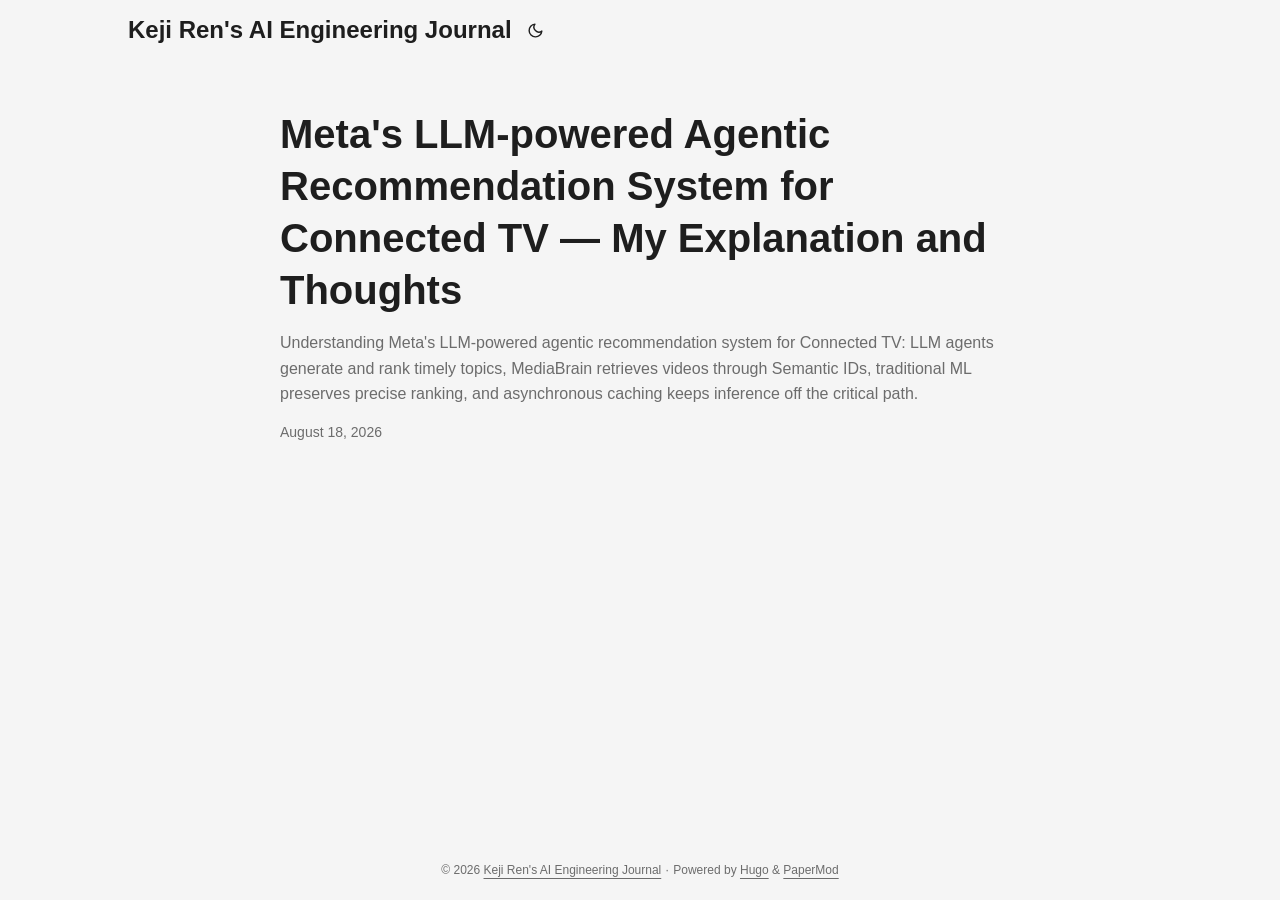
==== index.html @ 6229b6ef "Publish agentic CTV recommendation explainer" ====
<!doctype html><html lang=en dir=auto data-theme=auto><head><meta name=generator content="Hugo 0.164.0"><meta charset=utf-8><meta http-equiv=X-UA-Compatible content="IE=edge"><meta name=viewport content="width=device-width,initial-scale=1,shrink-to-fit=no"><meta name=robots content="index, follow"><title>Keji Ren's AI Engineering Journal</title><meta name=description content><meta name=author content><link rel=canonical href=https://renkeji.github.io/><link crossorigin=anonymous href=/assets/css/stylesheet.cd9298b33628769aa1bc1acebbbfd7aa11ce81dfe03484d479e1907760249a1d.css integrity="sha256-zZKYszYodpqhvBrOu7/XqhHOgd/gNITUeeGQd2Akmh0=" rel="preload stylesheet" as=style><meta name=theme-color content="#2e2e33"><meta name=msapplication-TileColor content="#2e2e33"><link rel=alternate type=application/rss+xml href=https://renkeji.github.io/index.xml title=rss><link rel=alternate hreflang=en href=https://renkeji.github.io/><noscript><style>#theme-toggle,.top-link{display:none}</style><style>@media(prefers-color-scheme:dark){:root{--theme:rgb(29, 30, 32);--entry:rgb(46, 46, 51);--primary:rgb(218, 218, 219);--secondary:rgb(155, 156, 157);--tertiary:rgb(65, 66, 68);--content:rgb(196, 196, 197);--code-block-bg:rgb(46, 46, 51);--code-bg:rgb(55, 56, 62);--border:rgb(51, 51, 51);color-scheme:dark}.list{background:var(--theme)}.toc{background:var(--entry)}}</style></noscript><script>localStorage.getItem("pref-theme")==="dark"?document.querySelector("html").dataset.theme="dark":localStorage.getItem("pref-theme")==="light"?document.querySelector("html").dataset.theme="light":window.matchMedia("(prefers-color-scheme: dark)").matches?document.querySelector("html").dataset.theme="dark":document.querySelector("html").dataset.theme="light"</script><meta property="og:url" content="https://renkeji.github.io/"><meta property="og:site_name" content="Keji Ren's AI Engineering Journal"><meta property="og:title" content="Keji Ren's AI Engineering Journal"><meta property="og:locale" content="en_us"><meta property="og:type" content="website"><meta name=twitter:card content="summary"><meta name=twitter:title content="Keji Ren's AI Engineering Journal"><script type=application/ld+json>{"@context":"https://schema.org","@type":"Organization","name":"Keji Ren's AI Engineering Journal","url":"https://renkeji.github.io/","description":"","logo":"https://renkeji.github.io/favicon.ico","sameAs":[]}</script></head><body class=list id=top><header class=header><nav class=header-nav><div class=logo><a href=https://renkeji.github.io/ accesskey=h title="Keji Ren's AI Engineering Journal (Alt + H)">Keji Ren's AI Engineering Journal</a><div class=logo-switches><button id=theme-toggle class=theme-toggle accesskey=t title="(Alt + T)" aria-label="Toggle theme">
<svg class="moon" width="17" height="17" viewBox="0 0 24 24" fill="none" stroke="currentColor" stroke-width="2" stroke-linecap="round" stroke-linejoin="round"><path d="M21 12.79A9 9 0 1111.21 3 7 7 0 0021 12.79z"/></svg>
<svg class="sun" width="17" height="17" viewBox="0 0 24 24" fill="none" stroke="currentColor" stroke-width="2" stroke-linecap="round" stroke-linejoin="round"><circle cx="12" cy="12" r="5"/><line x1="12" y1="1" x2="12" y2="3"/><line x1="12" y1="21" x2="12" y2="23"/><line x1="4.22" y1="4.22" x2="5.64" y2="5.64"/><line x1="18.36" y1="18.36" x2="19.78" y2="19.78"/><line x1="1" y1="12" x2="3" y2="12"/><line x1="21" y1="12" x2="23" y2="12"/><line x1="4.22" y1="19.78" x2="5.64" y2="18.36"/><line x1="18.36" y1="5.64" x2="19.78" y2="4.22"/></svg></button></div></div><ul id=menu class=menu></ul></nav></header><main class=main><article class=first-entry><header class=entry-header><h2 class=entry-hint-parent>Meta&#x27;s LLM-powered Agentic Recommendation System for Connected TV — My Explanation and Thoughts</h2></header><div class=entry-content><p>Understanding Meta&#x27;s LLM-powered agentic recommendation system for Connected TV: LLM agents generate and rank timely topics, MediaBrain retrieves videos through Semantic IDs, traditional ML preserves precise ranking, and asynchronous caching keeps inference off the critical path.</p></div><footer class=entry-footer><span title='2026-08-18 00:00:00 -0700 PDT'>August 18, 2026</span></footer><a class=entry-link aria-label="post link to Meta&#x27;s LLM-powered Agentic Recommendation System for Connected TV — My Explanation and Thoughts" href=https://renkeji.github.io/posts/agentic-ctv-recommendation/></a></article></main><footer class=footer><span>&copy; 2026 <a href=https://renkeji.github.io/>Keji Ren's AI Engineering Journal</a></span> ·
<span>Powered by
<a href="https://gohugo.io/?utm_source=papermod" rel=noopener target=_blank>Hugo</a> &
<a href=https://github.com/adityatelange/hugo-PaperMod/ rel=noopener target=_blank>PaperMod</a></span></footer><a href=#top id=top-link class="top-link hidden" aria-label="go to top" title="Go to Top (Alt + G)" accesskey=g><svg viewBox="0 0 24 24" fill="none" stroke="currentColor" stroke-width="2" stroke-linecap="round" stroke-linejoin="round" class="feather feather-chevrons-up"><polyline points="17 11 12 6 7 11"/><polyline points="17 18 12 13 7 18"/></svg>
</a><script>let menu=document.getElementById("menu");if(menu){const e=localStorage.getItem("menu-scroll-position");e&&(menu.scrollLeft=parseInt(e,10)),menu.onscroll=function(){localStorage.setItem("menu-scroll-position",menu.scrollLeft)}}document.querySelectorAll('a[href^="#"]').forEach(e=>{e.addEventListener("click",function(e){e.preventDefault();var t=this.getAttribute("href").substr(1);window.matchMedia("(prefers-reduced-motion: reduce)").matches?document.querySelector(`[id='${decodeURIComponent(t)}']`).scrollIntoView():document.querySelector(`[id='${decodeURIComponent(t)}']`).scrollIntoView({behavior:"smooth"}),t==="top"?history.replaceState(null,null," "):history.pushState(null,null,`#${t}`)})})</script><script>var toplink=document.getElementById("top-link");window.onscroll=function(){const e=window.innerHeight;document.body.scrollTop>e||document.documentElement.scrollTop>e?toplink.classList.remove("hidden"):toplink.classList.add("hidden")}</script><script>document.getElementById("theme-toggle").addEventListener("click",()=>{const e=document.querySelector("html");e.dataset.theme==="dark"?(e.dataset.theme="light",localStorage.setItem("pref-theme","light")):(e.dataset.theme="dark",localStorage.setItem("pref-theme","dark"))})</script></body></html>
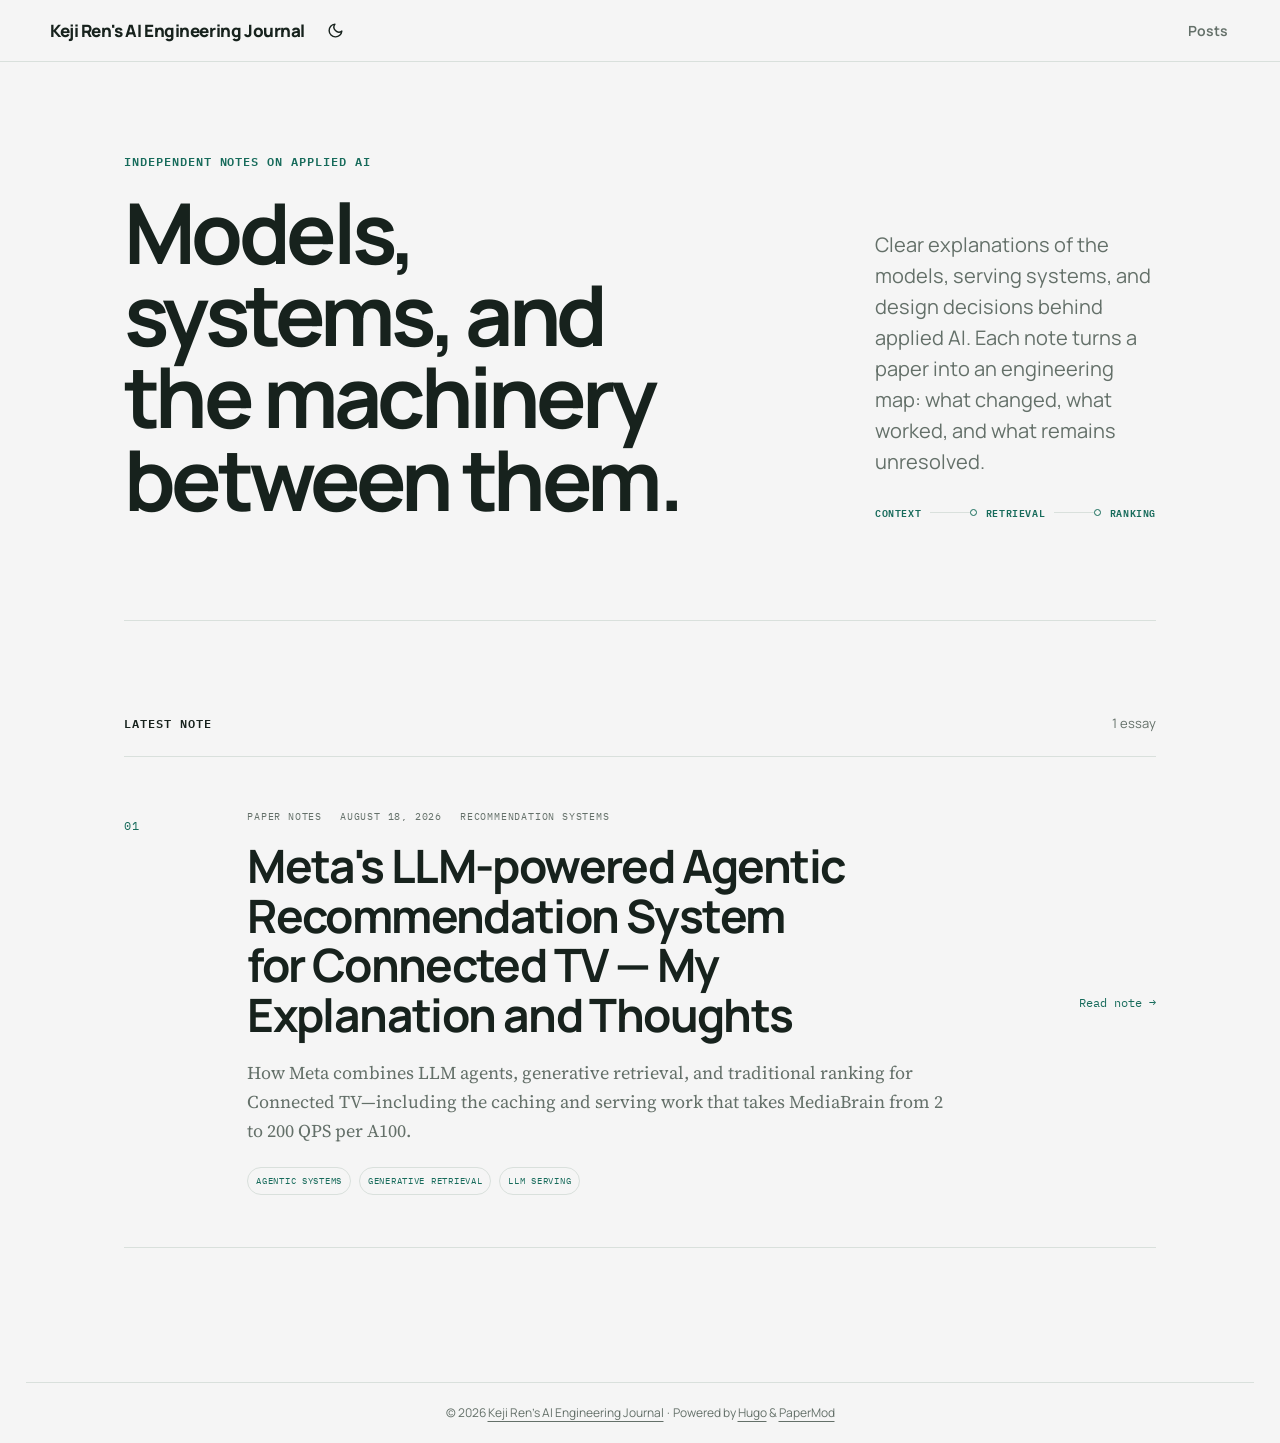
==== commit 16c91087: "[verified] Redesign journal index and reading experience" ====
--- a/index.html
+++ b/index.html
@@ -1,6 +1,32 @@
-<!doctype html><html lang=en dir=auto data-theme=auto><head><meta name=generator content="Hugo 0.164.0"><meta charset=utf-8><meta http-equiv=X-UA-Compatible content="IE=edge"><meta name=viewport content="width=device-width,initial-scale=1,shrink-to-fit=no"><meta name=robots content="index, follow"><title>Keji Ren's AI Engineering Journal</title><meta name=description content><meta name=author content><link rel=canonical href=https://renkeji.github.io/><link crossorigin=anonymous href=/assets/css/stylesheet.cd9298b33628769aa1bc1acebbbfd7aa11ce81dfe03484d479e1907760249a1d.css integrity="sha256-zZKYszYodpqhvBrOu7/XqhHOgd/gNITUeeGQd2Akmh0=" rel="preload stylesheet" as=style><meta name=theme-color content="#2e2e33"><meta name=msapplication-TileColor content="#2e2e33"><link rel=alternate type=application/rss+xml href=https://renkeji.github.io/index.xml title=rss><link rel=alternate hreflang=en href=https://renkeji.github.io/><noscript><style>#theme-toggle,.top-link{display:none}</style><style>@media(prefers-color-scheme:dark){:root{--theme:rgb(29, 30, 32);--entry:rgb(46, 46, 51);--primary:rgb(218, 218, 219);--secondary:rgb(155, 156, 157);--tertiary:rgb(65, 66, 68);--content:rgb(196, 196, 197);--code-block-bg:rgb(46, 46, 51);--code-bg:rgb(55, 56, 62);--border:rgb(51, 51, 51);color-scheme:dark}.list{background:var(--theme)}.toc{background:var(--entry)}}</style></noscript><script>localStorage.getItem("pref-theme")==="dark"?document.querySelector("html").dataset.theme="dark":localStorage.getItem("pref-theme")==="light"?document.querySelector("html").dataset.theme="light":window.matchMedia("(prefers-color-scheme: dark)").matches?document.querySelector("html").dataset.theme="dark":document.querySelector("html").dataset.theme="light"</script><meta property="og:url" content="https://renkeji.github.io/"><meta property="og:site_name" content="Keji Ren's AI Engineering Journal"><meta property="og:title" content="Keji Ren's AI Engineering Journal"><meta property="og:locale" content="en_us"><meta property="og:type" content="website"><meta name=twitter:card content="summary"><meta name=twitter:title content="Keji Ren's AI Engineering Journal"><script type=application/ld+json>{"@context":"https://schema.org","@type":"Organization","name":"Keji Ren's AI Engineering Journal","url":"https://renkeji.github.io/","description":"","logo":"https://renkeji.github.io/favicon.ico","sameAs":[]}</script></head><body class=list id=top><header class=header><nav class=header-nav><div class=logo><a href=https://renkeji.github.io/ accesskey=h title="Keji Ren's AI Engineering Journal (Alt + H)">Keji Ren's AI Engineering Journal</a><div class=logo-switches><button id=theme-toggle class=theme-toggle accesskey=t title="(Alt + T)" aria-label="Toggle theme">
+<!doctype html><html lang=en dir=auto data-theme=auto><head><meta name=generator content="Hugo 0.164.0"><meta charset=utf-8><meta http-equiv=X-UA-Compatible content="IE=edge"><meta name=viewport content="width=device-width,initial-scale=1,shrink-to-fit=no,viewport-fit=cover"><meta name=robots content="index, follow"><title>Keji Ren's AI Engineering Journal</title><meta name=description content="Clear explanations of the models, serving systems, and design decisions behind applied AI."><meta name=author content><link rel=canonical href=https://renkeji.github.io/><link crossorigin=anonymous href=/assets/css/stylesheet.cd9298b33628769aa1bc1acebbbfd7aa11ce81dfe03484d479e1907760249a1d.css integrity="sha256-zZKYszYodpqhvBrOu7/XqhHOgd/gNITUeeGQd2Akmh0=" rel="preload stylesheet" as=style><meta name=msapplication-TileColor content="#f4f7f5"><meta name=theme-color content="#f4f7f5" media="(prefers-color-scheme: light)"><meta name=theme-color content="#101512" media="(prefers-color-scheme: dark)"><link rel=alternate type=application/rss+xml href=https://renkeji.github.io/index.xml title=rss><link rel=alternate hreflang=en href=https://renkeji.github.io/><noscript><style>#theme-toggle,.top-link{display:none}</style><style>@media(prefers-color-scheme:dark){:root{--theme:rgb(29, 30, 32);--entry:rgb(46, 46, 51);--primary:rgb(218, 218, 219);--secondary:rgb(155, 156, 157);--tertiary:rgb(65, 66, 68);--content:rgb(196, 196, 197);--code-block-bg:rgb(46, 46, 51);--code-bg:rgb(55, 56, 62);--border:rgb(51, 51, 51);color-scheme:dark}.list{background:var(--theme)}.toc{background:var(--entry)}}</style></noscript><script>localStorage.getItem("pref-theme")==="dark"?document.querySelector("html").dataset.theme="dark":localStorage.getItem("pref-theme")==="light"?document.querySelector("html").dataset.theme="light":window.matchMedia("(prefers-color-scheme: dark)").matches?document.querySelector("html").dataset.theme="dark":document.querySelector("html").dataset.theme="light"</script><meta property="og:url" content="https://renkeji.github.io/"><meta property="og:site_name" content="Keji Ren's AI Engineering Journal"><meta property="og:title" content="Keji Ren's AI Engineering Journal"><meta property="og:description" content="Clear explanations of the models, serving systems, and design decisions behind applied AI."><meta property="og:locale" content="en_us"><meta property="og:type" content="website"><meta name=twitter:card content="summary"><meta name=twitter:title content="Keji Ren's AI Engineering Journal"><meta name=twitter:description content="Clear explanations of the models, serving systems, and design decisions behind applied AI."><script type=application/ld+json>{"@context":"https://schema.org","@type":"Organization","name":"Keji Ren's AI Engineering Journal","url":"https://renkeji.github.io/","description":"Clear explanations of the models, serving systems, and design decisions behind applied AI.","logo":"https://renkeji.github.io/favicon.ico","sameAs":[]}</script><link rel=preconnect href=https://fonts.googleapis.com><link rel=preconnect href=https://fonts.gstatic.com crossorigin><link href="https://fonts.googleapis.com/css2?family=IBM+Plex+Mono:wght@500;600&amp;family=Manrope:wght@500;600;700;800&amp;family=Source+Serif+4:ital,wght@0,400;0,600;1,400&amp;display=swap" rel=stylesheet><link rel=stylesheet href=/assets/css/journal.css></head><body class=list id=top><a class=skip-link href=#main-content>Skip to content</a><header class=header><nav class=header-nav><div class=logo><a href=https://renkeji.github.io/ accesskey=h title="Keji Ren's AI Engineering Journal (Alt + H)">Keji Ren's AI Engineering Journal</a><div class=logo-switches><button id=theme-toggle class=theme-toggle accesskey=t title="(Alt + T)" aria-label="Toggle theme">
 <svg class="moon" width="17" height="17" viewBox="0 0 24 24" fill="none" stroke="currentColor" stroke-width="2" stroke-linecap="round" stroke-linejoin="round"><path d="M21 12.79A9 9 0 1111.21 3 7 7 0 0021 12.79z"/></svg>
-<svg class="sun" width="17" height="17" viewBox="0 0 24 24" fill="none" stroke="currentColor" stroke-width="2" stroke-linecap="round" stroke-linejoin="round"><circle cx="12" cy="12" r="5"/><line x1="12" y1="1" x2="12" y2="3"/><line x1="12" y1="21" x2="12" y2="23"/><line x1="4.22" y1="4.22" x2="5.64" y2="5.64"/><line x1="18.36" y1="18.36" x2="19.78" y2="19.78"/><line x1="1" y1="12" x2="3" y2="12"/><line x1="21" y1="12" x2="23" y2="12"/><line x1="4.22" y1="19.78" x2="5.64" y2="18.36"/><line x1="18.36" y1="5.64" x2="19.78" y2="4.22"/></svg></button></div></div><ul id=menu class=menu></ul></nav></header><main class=main><article class=first-entry><header class=entry-header><h2 class=entry-hint-parent>Meta&#x27;s LLM-powered Agentic Recommendation System for Connected TV — My Explanation and Thoughts</h2></header><div class=entry-content><p>Understanding Meta&#x27;s LLM-powered agentic recommendation system for Connected TV: LLM agents generate and rank timely topics, MediaBrain retrieves videos through Semantic IDs, traditional ML preserves precise ranking, and asynchronous caching keeps inference off the critical path.</p></div><footer class=entry-footer><span title='2026-08-18 00:00:00 -0700 PDT'>August 18, 2026</span></footer><a class=entry-link aria-label="post link to Meta&#x27;s LLM-powered Agentic Recommendation System for Connected TV — My Explanation and Thoughts" href=https://renkeji.github.io/posts/agentic-ctv-recommendation/></a></article></main><footer class=footer><span>&copy; 2026 <a href=https://renkeji.github.io/>Keji Ren's AI Engineering Journal</a></span> ·
+<svg class="sun" width="17" height="17" viewBox="0 0 24 24" fill="none" stroke="currentColor" stroke-width="2" stroke-linecap="round" stroke-linejoin="round"><circle cx="12" cy="12" r="5"/><line x1="12" y1="1" x2="12" y2="3"/><line x1="12" y1="21" x2="12" y2="23"/><line x1="4.22" y1="4.22" x2="5.64" y2="5.64"/><line x1="18.36" y1="18.36" x2="19.78" y2="19.78"/><line x1="1" y1="12" x2="3" y2="12"/><line x1="21" y1="12" x2="23" y2="12"/><line x1="4.22" y1="19.78" x2="5.64" y2="18.36"/><line x1="18.36" y1="5.64" x2="19.78" y2="4.22"/></svg></button></div></div><ul id=menu class=menu><li><a href=/posts/ title=Posts><span>Posts</span></a></li></ul></nav></header><main id=main-content class="main journal-home">
+<section class=journal-intro aria-labelledby=journal-title>
+<div>
+<p class=journal-kicker>Independent notes on applied AI</p>
+<h1 id=journal-title>Models, systems, and the machinery between them.</h1>
+</div>
+<div class=journal-intro-copy>
+<p>Clear explanations of the models, serving systems, and design decisions behind applied AI. Each note turns a paper into an engineering map: what changed, what worked, and what remains unresolved.</p>
+<div class=signal-trace aria-label="Current themes: context, retrieval, ranking"><span>Context</span><i aria-hidden=true></i><span>Retrieval</span><i aria-hidden=true></i><span>Ranking</span></div>
+</div>
+</section>
+<section class=journal-index aria-labelledby=latest-notes>
+<div class=section-heading><p id=latest-notes>Latest note</p><span>1 essay</span></div>
+<article class=journal-entry>
+<a class=journal-entry-link href=/posts/agentic-ctv-recommendation/ aria-label="Read Meta&#x27;s LLM-powered Agentic Recommendation System for Connected TV — My Explanation and Thoughts">
+<span class=entry-no aria-hidden=true>01</span>
+<div class=entry-body>
+<div class=entry-meta><span>Paper notes</span><time datetime=2026-08-18>August 18, 2026</time><span>Recommendation systems</span></div>
+<h2>Meta&#x27;s LLM-powered Agentic Recommendation System for Connected TV — My Explanation and Thoughts</h2>
+<p class=journal-entry-summary>How Meta combines LLM agents, generative retrieval, and traditional ranking for Connected TV—including the caching and serving work that takes MediaBrain from 2 to 200 QPS per A100.</p>
+<ul class=entry-topics aria-label=Topics><li>Agentic systems</li><li>Generative retrieval</li><li>LLM serving</li></ul>
+</div>
+<span class=read-note aria-hidden=true>Read note&nbsp;→</span>
+</a>
+</article>
+</section>
+</main><footer class=footer><span>&copy; 2026 <a href=https://renkeji.github.io/>Keji Ren's AI Engineering Journal</a></span> ·
 <span>Powered by
 <a href="https://gohugo.io/?utm_source=papermod" rel=noopener target=_blank>Hugo</a> &
 <a href=https://github.com/adityatelange/hugo-PaperMod/ rel=noopener target=_blank>PaperMod</a></span></footer><a href=#top id=top-link class="top-link hidden" aria-label="go to top" title="Go to Top (Alt + G)" accesskey=g><svg viewBox="0 0 24 24" fill="none" stroke="currentColor" stroke-width="2" stroke-linecap="round" stroke-linejoin="round" class="feather feather-chevrons-up"><polyline points="17 11 12 6 7 11"/><polyline points="17 18 12 13 7 18"/></svg>
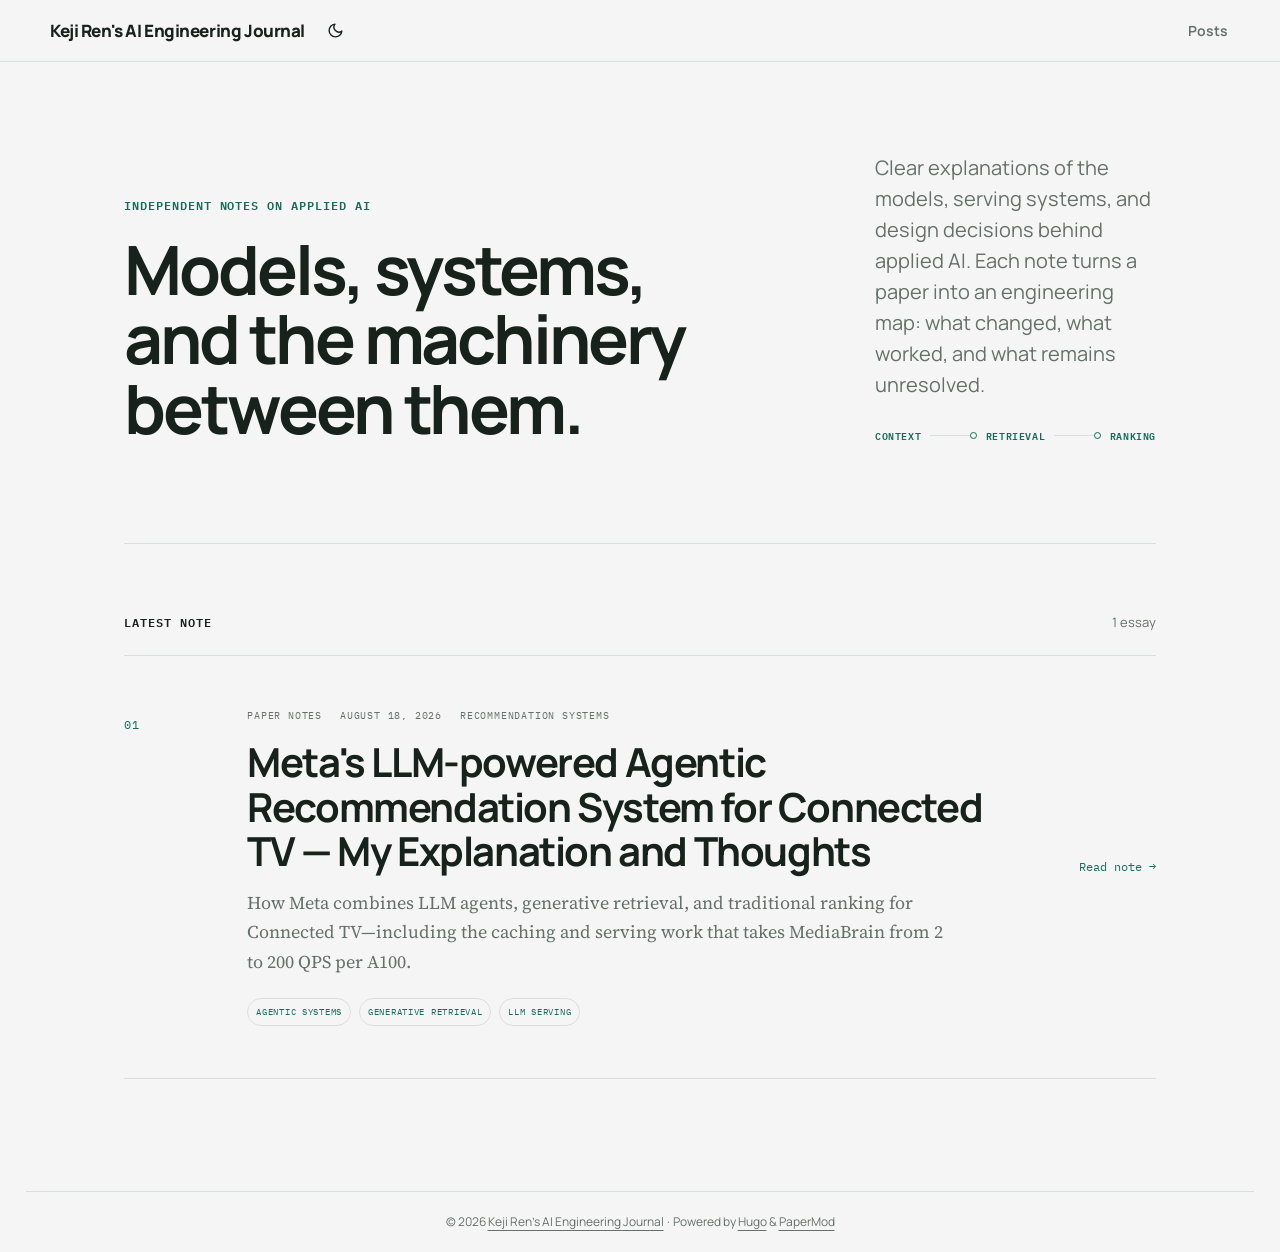
==== commit 8ee2e214: "fix: bust cached journal stylesheet" ====
--- a/index.html
+++ b/index.html
@@ -1,4 +1,4 @@
-<!doctype html><html lang=en dir=auto data-theme=auto><head><meta name=generator content="Hugo 0.164.0"><meta charset=utf-8><meta http-equiv=X-UA-Compatible content="IE=edge"><meta name=viewport content="width=device-width,initial-scale=1,shrink-to-fit=no,viewport-fit=cover"><meta name=robots content="index, follow"><title>Keji Ren's AI Engineering Journal</title><meta name=description content="Clear explanations of the models, serving systems, and design decisions behind applied AI."><meta name=author content><link rel=canonical href=https://renkeji.github.io/><link crossorigin=anonymous href=/assets/css/stylesheet.cd9298b33628769aa1bc1acebbbfd7aa11ce81dfe03484d479e1907760249a1d.css integrity="sha256-zZKYszYodpqhvBrOu7/XqhHOgd/gNITUeeGQd2Akmh0=" rel="preload stylesheet" as=style><meta name=msapplication-TileColor content="#f4f7f5"><meta name=theme-color content="#f4f7f5" media="(prefers-color-scheme: light)"><meta name=theme-color content="#101512" media="(prefers-color-scheme: dark)"><link rel=alternate type=application/rss+xml href=https://renkeji.github.io/index.xml title=rss><link rel=alternate hreflang=en href=https://renkeji.github.io/><noscript><style>#theme-toggle,.top-link{display:none}</style><style>@media(prefers-color-scheme:dark){:root{--theme:rgb(29, 30, 32);--entry:rgb(46, 46, 51);--primary:rgb(218, 218, 219);--secondary:rgb(155, 156, 157);--tertiary:rgb(65, 66, 68);--content:rgb(196, 196, 197);--code-block-bg:rgb(46, 46, 51);--code-bg:rgb(55, 56, 62);--border:rgb(51, 51, 51);color-scheme:dark}.list{background:var(--theme)}.toc{background:var(--entry)}}</style></noscript><script>localStorage.getItem("pref-theme")==="dark"?document.querySelector("html").dataset.theme="dark":localStorage.getItem("pref-theme")==="light"?document.querySelector("html").dataset.theme="light":window.matchMedia("(prefers-color-scheme: dark)").matches?document.querySelector("html").dataset.theme="dark":document.querySelector("html").dataset.theme="light"</script><meta property="og:url" content="https://renkeji.github.io/"><meta property="og:site_name" content="Keji Ren's AI Engineering Journal"><meta property="og:title" content="Keji Ren's AI Engineering Journal"><meta property="og:description" content="Clear explanations of the models, serving systems, and design decisions behind applied AI."><meta property="og:locale" content="en_us"><meta property="og:type" content="website"><meta name=twitter:card content="summary"><meta name=twitter:title content="Keji Ren's AI Engineering Journal"><meta name=twitter:description content="Clear explanations of the models, serving systems, and design decisions behind applied AI."><script type=application/ld+json>{"@context":"https://schema.org","@type":"Organization","name":"Keji Ren's AI Engineering Journal","url":"https://renkeji.github.io/","description":"Clear explanations of the models, serving systems, and design decisions behind applied AI.","logo":"https://renkeji.github.io/favicon.ico","sameAs":[]}</script><link rel=preconnect href=https://fonts.googleapis.com><link rel=preconnect href=https://fonts.gstatic.com crossorigin><link href="https://fonts.googleapis.com/css2?family=IBM+Plex+Mono:wght@500;600&amp;family=Manrope:wght@500;600;700;800&amp;family=Source+Serif+4:ital,wght@0,400;0,600;1,400&amp;display=swap" rel=stylesheet><link rel=stylesheet href=/assets/css/journal.css></head><body class=list id=top><a class=skip-link href=#main-content>Skip to content</a><header class=header><nav class=header-nav><div class=logo><a href=https://renkeji.github.io/ accesskey=h title="Keji Ren's AI Engineering Journal (Alt + H)">Keji Ren's AI Engineering Journal</a><div class=logo-switches><button id=theme-toggle class=theme-toggle accesskey=t title="(Alt + T)" aria-label="Toggle theme">
+<!doctype html><html lang=en dir=auto data-theme=auto><head><meta name=generator content="Hugo 0.164.0"><meta charset=utf-8><meta http-equiv=X-UA-Compatible content="IE=edge"><meta name=viewport content="width=device-width,initial-scale=1,shrink-to-fit=no,viewport-fit=cover"><meta name=robots content="index, follow"><title>Keji Ren's AI Engineering Journal</title><meta name=description content="Clear explanations of the models, serving systems, and design decisions behind applied AI."><meta name=author content><link rel=canonical href=https://renkeji.github.io/><link crossorigin=anonymous href=/assets/css/stylesheet.cd9298b33628769aa1bc1acebbbfd7aa11ce81dfe03484d479e1907760249a1d.css integrity="sha256-zZKYszYodpqhvBrOu7/XqhHOgd/gNITUeeGQd2Akmh0=" rel="preload stylesheet" as=style><meta name=msapplication-TileColor content="#f4f7f5"><meta name=theme-color content="#f4f7f5" media="(prefers-color-scheme: light)"><meta name=theme-color content="#101512" media="(prefers-color-scheme: dark)"><link rel=alternate type=application/rss+xml href=https://renkeji.github.io/index.xml title=rss><link rel=alternate hreflang=en href=https://renkeji.github.io/><noscript><style>#theme-toggle,.top-link{display:none}</style><style>@media(prefers-color-scheme:dark){:root{--theme:rgb(29, 30, 32);--entry:rgb(46, 46, 51);--primary:rgb(218, 218, 219);--secondary:rgb(155, 156, 157);--tertiary:rgb(65, 66, 68);--content:rgb(196, 196, 197);--code-block-bg:rgb(46, 46, 51);--code-bg:rgb(55, 56, 62);--border:rgb(51, 51, 51);color-scheme:dark}.list{background:var(--theme)}.toc{background:var(--entry)}}</style></noscript><script>localStorage.getItem("pref-theme")==="dark"?document.querySelector("html").dataset.theme="dark":localStorage.getItem("pref-theme")==="light"?document.querySelector("html").dataset.theme="light":window.matchMedia("(prefers-color-scheme: dark)").matches?document.querySelector("html").dataset.theme="dark":document.querySelector("html").dataset.theme="light"</script><meta property="og:url" content="https://renkeji.github.io/"><meta property="og:site_name" content="Keji Ren's AI Engineering Journal"><meta property="og:title" content="Keji Ren's AI Engineering Journal"><meta property="og:description" content="Clear explanations of the models, serving systems, and design decisions behind applied AI."><meta property="og:locale" content="en_us"><meta property="og:type" content="website"><meta name=twitter:card content="summary"><meta name=twitter:title content="Keji Ren's AI Engineering Journal"><meta name=twitter:description content="Clear explanations of the models, serving systems, and design decisions behind applied AI."><script type=application/ld+json>{"@context":"https://schema.org","@type":"Organization","name":"Keji Ren's AI Engineering Journal","url":"https://renkeji.github.io/","description":"Clear explanations of the models, serving systems, and design decisions behind applied AI.","logo":"https://renkeji.github.io/favicon.ico","sameAs":[]}</script><link rel=preconnect href=https://fonts.googleapis.com><link rel=preconnect href=https://fonts.gstatic.com crossorigin><link href="https://fonts.googleapis.com/css2?family=IBM+Plex+Mono:wght@500;600&amp;family=Manrope:wght@500;600;700;800&amp;family=Source+Serif+4:ital,wght@0,400;0,600;1,400&amp;display=swap" rel=stylesheet><link rel=stylesheet href=/assets/css/journal.css?v=05a0cde></head><body class=list id=top><a class=skip-link href=#main-content>Skip to content</a><header class=header><nav class=header-nav><div class=logo><a href=https://renkeji.github.io/ accesskey=h title="Keji Ren's AI Engineering Journal (Alt + H)">Keji Ren's AI Engineering Journal</a><div class=logo-switches><button id=theme-toggle class=theme-toggle accesskey=t title="(Alt + T)" aria-label="Toggle theme">
 <svg class="moon" width="17" height="17" viewBox="0 0 24 24" fill="none" stroke="currentColor" stroke-width="2" stroke-linecap="round" stroke-linejoin="round"><path d="M21 12.79A9 9 0 1111.21 3 7 7 0 0021 12.79z"/></svg>
 <svg class="sun" width="17" height="17" viewBox="0 0 24 24" fill="none" stroke="currentColor" stroke-width="2" stroke-linecap="round" stroke-linejoin="round"><circle cx="12" cy="12" r="5"/><line x1="12" y1="1" x2="12" y2="3"/><line x1="12" y1="21" x2="12" y2="23"/><line x1="4.22" y1="4.22" x2="5.64" y2="5.64"/><line x1="18.36" y1="18.36" x2="19.78" y2="19.78"/><line x1="1" y1="12" x2="3" y2="12"/><line x1="21" y1="12" x2="23" y2="12"/><line x1="4.22" y1="19.78" x2="5.64" y2="18.36"/><line x1="18.36" y1="5.64" x2="19.78" y2="4.22"/></svg></button></div></div><ul id=menu class=menu><li><a href=/posts/ title=Posts><span>Posts</span></a></li></ul></nav></header><main id=main-content class="main journal-home">
 <section class=journal-intro aria-labelledby=journal-title>
